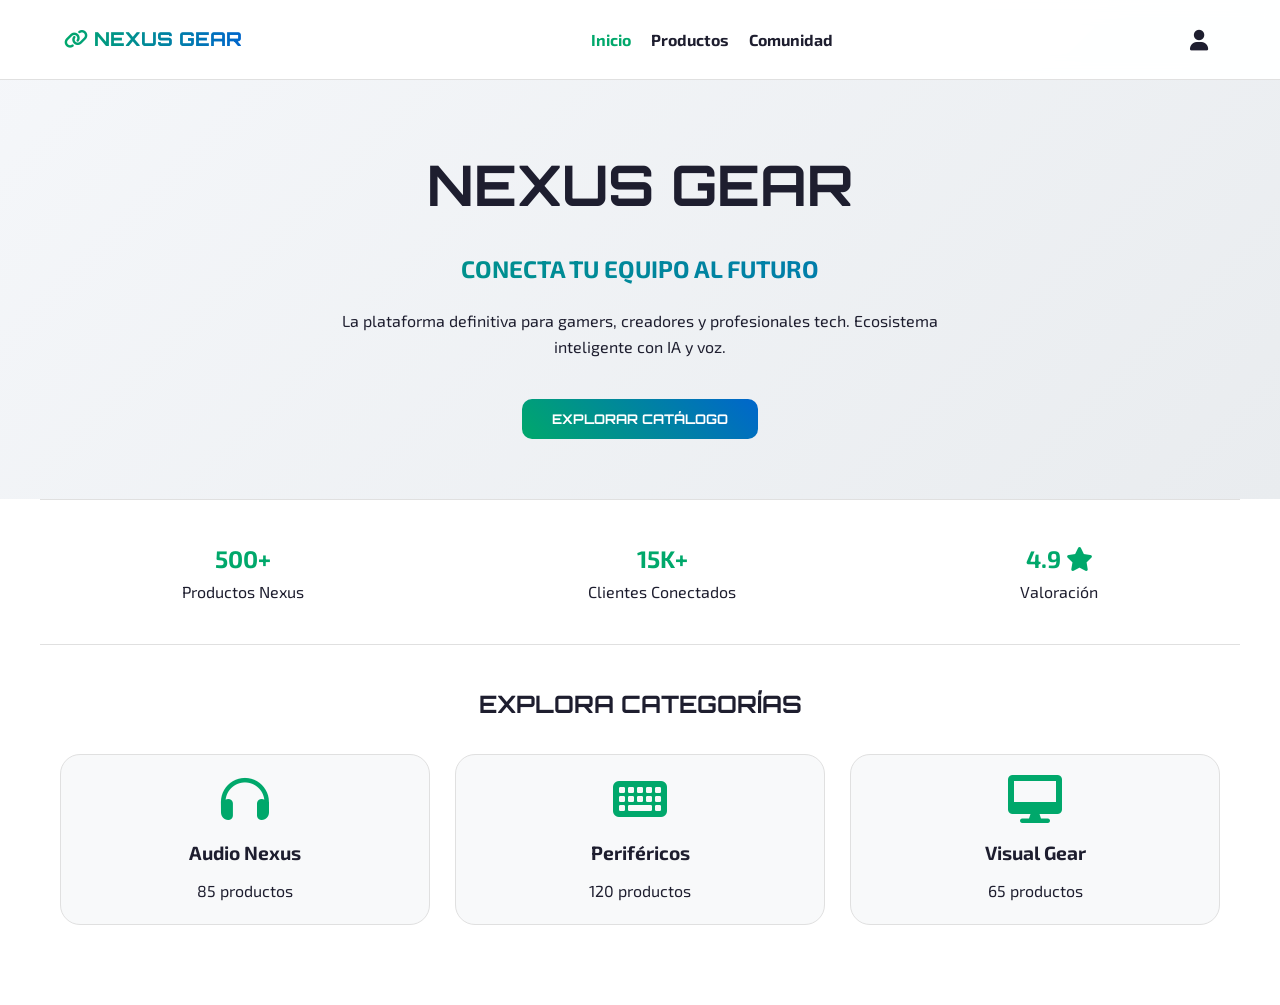
==== index.html @ d9f74988 "feat: Integración final de Catálogo Web 4.0, UI Kit y Asistente de Voz" ====
<!DOCTYPE html>
<html lang="es">
<head>
    <meta charset="UTF-8">
    <meta name="viewport" content="width=device-width, initial-scale=1.0">
    <title>Nexus Gear | Conecta tu Equipo al Futuro</title>
    <link rel="stylesheet" href="https://cdnjs.cloudflare.com/ajax/libs/font-awesome/6.0.0/css/all.min.css">
    <link href="https://fonts.googleapis.com/css2?family=Orbitron:wght@400;700&family=Exo+2:wght@300;600&display=swap" rel="stylesheet">
    <link rel="stylesheet" href="estilos.css">
</head>
<body>
    <header>
        <div class="logo">
            <span class="logo-text"><i class="fas fa-link"></i> NEXUS GEAR</span>
        </div>
        <nav style="display: flex; gap: 20px; font-weight: bold;">
            <a href="index.html" style="color: var(--primary); text-decoration: none;">Inicio</a>
            <a href="nexus.html" style="color: var(--text-dark); text-decoration: none;">Productos</a>
            <a href="Perfil_De_Usuario.html" style="color: var(--text-dark); text-decoration: none;">Comunidad</a>
        </nav>
        <nav class="user-controls">
            <div class="icon-btn" title="Perfil" onclick="window.location.href='Perfil_De_Usuario.html'">
                <i class="fas fa-user"></i>
            </div>
        </nav>
    </header>

    <main>
        <section class="hero">
            <h1>NEXUS GEAR</h1>
            <h2 class="gradient-text">CONECTA TU EQUIPO AL FUTURO</h2>
            <p style="max-width: 600px; margin: 20px auto;">La plataforma definitiva para gamers, creadores y profesionales tech. Ecosistema inteligente con IA y voz.</p>
            <div style="margin-top: 30px; display: flex; gap: 15px; justify-content: center;">
                <button class="btn-buy" style="width: auto; padding: 12px 30px;" onclick="window.location.href='nexus.html'">EXPLORAR CATÁLOGO</button>
            </div>
        </section>

        <section class="container" style="display: flex; justify-content: space-around; text-align: center; padding: 40px 0; border-top: 1px solid var(--border-light); border-bottom: 1px solid var(--border-light);">
            <div><h2 style="color: var(--primary);">500+</h2><p>Productos Nexus</p></div>
            <div><h2 style="color: var(--primary);">15K+</h2><p>Clientes Conectados</p></div>
            <div><h2 style="color: var(--primary);">4.9 <i class="fas fa-star"></i></h2><p>Valoración</p></div>
        </section>

        <section class="container">
            <h2 style="text-align: center; margin-bottom: 30px; font-family: 'Orbitron', monospace;">EXPLORA CATEGORÍAS</h2>
            <div class="products-grid">
                <div class="product-card" style="text-align: center; cursor: pointer;" onclick="window.location.href='nexus.html'">
                    <i class="fas fa-headphones" style="font-size: 3rem; color: var(--primary); margin-bottom: 15px;"></i>
                    <h3>Audio Nexus</h3><p>85 productos</p>
                </div>
                <div class="product-card" style="text-align: center; cursor: pointer;" onclick="window.location.href='nexus.html'">
                    <i class="fas fa-keyboard" style="font-size: 3rem; color: var(--primary); margin-bottom: 15px;"></i>
                    <h3>Periféricos</h3><p>120 productos</p>
                </div>
                <div class="product-card" style="text-align: center; cursor: pointer;" onclick="window.location.href='nexus.html'">
                    <i class="fas fa-desktop" style="font-size: 3rem; color: var(--primary); margin-bottom: 15px;"></i>
                    <h3>Visual Gear</h3><p>65 productos</p>
                </div>
            </div>
        </section>
    </main>
</body>
</html>
---- estilos.css ----
:root {
    --primary: #00a86b;
    --secondary: #0066cc;
    --accent: #9d4edd;
    --light-bg: #ffffff;
    --light-card: #f8f9fa;
    --text-dark: #1e1e2f;
    --text-soft: #4a4a5e;
    --border-light: #e0e0e0;
}

* {
    box-sizing: border-box;
    margin: 0;
    padding: 0;
}

body {
    background-color: var(--light-bg);
    color: var(--text-dark);
    font-family: 'Exo 2', sans-serif;
    line-height: 1.6;
}

/* CARGA */
#loading {
    position: fixed;
    inset: 0;
    background: var(--light-bg);
    display: flex;
    flex-direction: column;
    align-items: center;
    justify-content: center;
    z-index: 9999;
}

.loader-bar {
    width: 250px;
    height: 4px;
    background: rgba(0, 0, 0, 0.1);
    border-radius: 10px;
    margin-top: 20px;
    overflow: hidden;
}

.loader-progress {
    width: 0%;
    height: 100%;
    background: var(--primary);
    transition: width 0.4s ease;
}

/* HEADER */
header {
    background: rgba(255, 255, 255, 0.95);
    backdrop-filter: blur(10px);
    position: fixed;
    top: 0;
    width: 100%;
    z-index: 1000;
    padding: 15px 5%;
    border-bottom: 1px solid var(--border-light);
    display: flex;
    justify-content: space-between;
    align-items: center;
}

.logo-text {
    font-family: 'Orbitron', monospace;
    font-weight: 800;
    font-size: 1.2rem;
    background: linear-gradient(to right, var(--primary), var(--secondary));
    -webkit-background-clip: text;
    -webkit-text-fill-color: transparent;
    background-clip: text;
}

.user-controls {
    display: flex;
    gap: 20px;
    align-items: center;
}

.icon-btn {
    position: relative;
    cursor: pointer;
    font-size: 1.3rem;
    transition: transform 0.2s ease;
    padding: 8px;
}

.icon-btn:hover {
    transform: scale(1.1);
}

.badge {
    position: absolute;
    top: -5px;
    right: -5px;
    background: var(--primary);
    color: white;
    border-radius: 50%;
    padding: 2px 6px;
    font-size: 11px;
    font-weight: bold;
    min-width: 18px;
    text-align: center;
}

/* HERO */
.hero {
    padding: 140px 5% 60px;
    text-align: center;
    background: linear-gradient(135deg, #f5f7fa 0%, #e9ecef 100%);
}

.hero h1 {
    font-family: 'Orbitron', monospace;
    font-size: clamp(1.8rem, 5vw, 3.5rem);
    margin-bottom: 20px;
}

.gradient-text {
    background: linear-gradient(45deg, var(--primary), var(--secondary));
    -webkit-background-clip: text;
    -webkit-text-fill-color: transparent;
    background-clip: text;
}

/* CONTAINER */
.container {
    max-width: 1200px;
    margin: 0 auto;
    padding: 40px 20px;
}

/* SEARCH BAR */
.search-bar {
    margin-bottom: 30px;
}

.search-bar input {
    width: 100%;
    padding: 15px 20px;
    border: 2px solid var(--border-light);
    border-radius: 30px;
    font-size: 1rem;
    transition: all 0.3s ease;
    font-family: 'Exo 2', sans-serif;
}

.search-bar input:focus {
    outline: none;
    border-color: var(--primary);
    box-shadow: 0 0 0 3px rgba(0, 168, 107, 0.1);
}

/* FILTERS */
.filters-wrapper {
    margin-bottom: 30px;
}

.filters {
    display: flex;
    gap: 10px;
    flex-wrap: wrap;
    margin-bottom: 20px;
}

.filter-btn {
    background: transparent;
    border: 1px solid var(--primary);
    color: var(--primary);
    padding: 8px 18px;
    border-radius: 20px;
    cursor: pointer;
    margin: 5px;
    transition: all 0.3s ease;
    font-family: 'Exo 2', sans-serif;
    font-weight: 600;
}

.filter-btn:hover {
    background: var(--primary);
    color: white;
    transform: translateY(-2px);
}

.filter-btn.active {
    background: var(--primary);
    color: white;
}

/* PRICE FILTER */
.price-filter {
    background: var(--light-card);
    border-radius: 15px;
    padding: 20px;
    border: 1px solid var(--border-light);
}

.price-filter h4 {
    margin-bottom: 15px;
    color: var(--text-dark);
}

.price-filter input[type="range"] {
    flex: 1;
    min-width: 150px;
    height: 4px;
    border-radius: 5px;
    background: var(--border-light);
    outline: none;
}

.price-filter input[type="range"]::-webkit-slider-thumb {
    -webkit-appearance: none;
    width: 15px;
    height: 15px;
    border-radius: 50%;
    background: var(--primary);
    cursor: pointer;
}

/* GRID */
.products-grid {
    display: grid;
    grid-template-columns: repeat(auto-fill, minmax(280px, 1fr));
    gap: 25px;
    margin-bottom: 40px;
}

.product-card {
    background: var(--light-card);
    border: 1px solid var(--border-light);
    border-radius: 20px;
    padding: 20px;
    transition: all 0.3s ease;
    position: relative;
    overflow: hidden;
}

.product-card:hover {
    transform: translateY(-5px);
    box-shadow: 0 10px 25px rgba(0, 0, 0, 0.1);
    border-color: var(--primary);
}

.product-card::before {
    content: '';
    position: absolute;
    top: 0;
    left: -100%;
    width: 100%;
    height: 3px;
    background: linear-gradient(90deg, var(--primary), var(--secondary));
    transition: left 0.3s ease;
}

.product-card:hover::before {
    left: 0;
}

.product-img {
    height: 180px;
    background: linear-gradient(135deg, #e0e0e0 0%, #f0f0f0 100%);
    border-radius: 15px;
    display: flex;
    align-items: center;
    justify-content: center;
    font-size: 3rem;
    color: var(--secondary);
    margin-bottom: 15px;
}

.product-card h3 {
    font-size: 1.2rem;
    margin-bottom: 10px;
    color: var(--text-dark);
}

/* BOTONES */
.btn-buy {
    width: 100%;
    padding: 12px;
    border: none;
    border-radius: 10px;
    background: linear-gradient(45deg, var(--primary), var(--secondary));
    color: white;
    font-weight: bold;
    font-family: 'Orbitron', monospace;
    cursor: pointer;
    transition: all 0.3s ease;
    margin-top: 10px;
}

.btn-buy:hover {
    transform: translateY(-2px);
    box-shadow: 0 4px 12px rgba(0, 168, 107, 0.3);
}

.btn-buy:active {
    transform: translateY(0);
}

/* MODAL */
.modal {
    display: none;
    position: fixed;
    inset: 0;
    background: rgba(0, 0, 0, 0.5);
    backdrop-filter: blur(4px);
    z-index: 2000;
    align-items: center;
    justify-content: center;
    opacity: 0;
    transition: opacity 0.3s ease;
}

.modal.active {
    display: flex;
    opacity: 1;
}

.modal-content {
    background: white;
    padding: 30px;
    border-radius: 20px;
    width: 90%;
    max-width: 500px;
    max-height: 80vh;
    overflow-y: auto;
    transform: scale(0.9);
    transition: transform 0.3s ease;
}

.modal.active .modal-content {
    transform: scale(1);
}

.modal-header {
    display: flex;
    justify-content: space-between;
    align-items: center;
    margin-bottom: 20px;
    padding-bottom: 15px;
    border-bottom: 2px solid var(--border-light);
}

.close-btn {
    background: none;
    border: none;
    font-size: 28px;
    cursor: pointer;
    color: var(--text-soft);
    transition: color 0.3s ease;
}

.close-btn:hover {
    color: var(--primary);
}

.cart-item {
    display: flex;
    justify-content: space-between;
    align-items: center;
    padding: 12px 0;
    border-bottom: 1px solid #eee;
}

.cart-total {
    margin-top: 20px;
    padding-top: 20px;
    border-top: 2px solid var(--border-light);
    text-align: right;
}

/* PAGINACION */
#paginacion {
    margin-top: 40px;
    text-align: center;
}

#paginacion button {
    padding: 8px 15px;
    margin: 0 5px;
    border: 1px solid var(--border-light);
    background: white;
    color: var(--text-dark);
    border-radius: 8px;
    cursor: pointer;
    transition: all 0.3s ease;
    font-family: 'Exo 2', sans-serif;
}

#paginacion button:hover {
    background: var(--primary);
    color: white;
    transform: translateY(-2px);
}

/* FOOTER */
footer {
    background: #0f172a;
    color: white;
    padding: 3rem 0 2rem;
    margin-top: 4rem;
}

.footer-content {
    max-width: 1200px;
    margin: 0 auto;
    display: grid;
    grid-template-columns: repeat(auto-fit, minmax(250px, 1fr));
    gap: 2rem;
    padding: 0 20px;
}

.footer-section h3 {
    font-family: 'Orbitron', monospace;
    margin-bottom: 1rem;
}

.footer-section h3 span {
    color: #16a34a;
}

.footer-section h4 {
    margin-bottom: 1.5rem;
    position: relative;
}

.footer-section ul {
    list-style: none;
    padding: 0;
}

.footer-section ul li {
    margin-bottom: 0.8rem;
}

.footer-section ul li a {
    color: #94a3b8;
    text-decoration: none;
    transition: color 0.3s;
}

.footer-section ul li a:hover {
    color: #16a34a;
}

.social-links {
    display: flex;
    gap: 10px;
}

.social-links a {
    display: inline-flex;
    width: 40px;
    height: 40px;
    background: #1e293b;
    color: white;
    text-align: center;
    align-items: center;
    justify-content: center;
    border-radius: 50%;
    text-decoration: none;
    transition: all 0.3s;
}

.social-links a:hover {
    background: #16a34a;
    transform: translateY(-3px);
}

.footer-bottom {
    text-align: center;
    margin-top: 3rem;
    padding-top: 1.5rem;
    border-top: 1px solid #1e293b;
    font-size: 0.9rem;
    color: #64748b;
}

/* RESPONSIVE */
@media (max-width: 768px) {
    header {
        padding: 10px 3%;
    }

    .hero {
        padding-top: 100px;
    }

    .hero h1 {
        font-size: 1.8rem;
    }

    .products-grid {
        grid-template-columns: repeat(auto-fill, minmax(240px, 1fr));
        gap: 15px;
    }

    .filters {
        overflow-x: auto;
        flex-wrap: nowrap;
        padding-bottom: 10px;
    }

    .price-filter div {
        flex-direction: column;
        gap: 10px;
    }

    .price-filter input[type="range"] {
        width: 100%;
    }
}

@media (max-width: 480px) {
    .logo-text {
        font-size: 1rem;
    }

    .hero h1 {
        font-size: 1.5rem;
    }

    .products-grid {
        grid-template-columns: 1fr;
    }

    .modal-content {
        width: 95%;
        padding: 20px;
    }

    .footer-content {
        grid-template-columns: 1fr;
        text-align: center;
    }

    .social-links {
        justify-content: center;
    }
}
/* ========== GALERÍA MULTIMEDIA ========== */

.gallery-modal-content {
    max-width: 800px !important;
    max-height: 90vh !important;
    overflow-y: auto !important;
}

.gallery-container {
    display: flex;
    flex-direction: column;
    gap: 20px;
}

.gallery-main {
    position: relative;
    width: 100%;
    aspect-ratio: 1 / 1;
    background: #f0f0f0;
    border-radius: 16px;
    overflow: hidden;
    display: flex;
    align-items: center;
    justify-content: center;
}

.gallery-main img {
    width: 100%;
    height: 100%;
    object-fit: contain;
    transition: transform 0.3s ease;
}

.gallery-nav {
    position: absolute;
    top: 50%;
    transform: translateY(-50%);
    background: rgba(0,0,0,0.6);
    color: white;
    border: none;
    width: 40px;
    height: 40px;
    border-radius: 50%;
    cursor: pointer;
    font-size: 20px;
    transition: all 0.2s;
    z-index: 10;
}

.gallery-nav:hover {
    background: var(--primary);
}

.gallery-nav.prev {
    left: 10px;
}

.gallery-nav.next {
    right: 10px;
}

.gallery-thumbnails {
    display: flex;
    gap: 10px;
    overflow-x: auto;
    padding: 10px 0;
    scrollbar-width: thin;
}

.gallery-thumbnails img {
    width: 70px;
    height: 70px;
    object-fit: cover;
    border-radius: 10px;
    cursor: pointer;
    border: 2px solid transparent;
    transition: all 0.2s;
    flex-shrink: 0;
}

.gallery-thumbnails img:hover {
    transform: scale(1.05);
}

.gallery-thumbnails img.active-gallery-thumb {
    border-color: var(--primary);
    box-shadow: 0 0 0 2px rgba(0,168,107,0.3);
}

.gallery-voice-btn {
    background: linear-gradient(45deg, var(--primary), var(--secondary));
    color: white;
    border: none;
    padding: 12px;
    border-radius: 30px;
    cursor: pointer;
    font-weight: bold;
    margin-top: 10px;
    transition: all 0.3s;
}

.gallery-voice-btn:hover {
    transform: translateY(-2px);
    box-shadow: 0 4px 12px rgba(0,168,107,0.3);
}

/* Responsive galería */
@media (max-width: 600px) {
    .gallery-thumbnails img {
        width: 50px;
        height: 50px;
    }
    
    .gallery-nav {
        width: 30px;
        height: 30px;
        font-size: 14px;
    }
}
/* Overlay de galería en tarjetas */
.product-img {
    position: relative;
    cursor: pointer;
}

.gallery-overlay {
    position: absolute;
    top: 0;
    left: 0;
    width: 100%;
    height: 100%;
    background: rgba(0,0,0,0.7);
    display: flex;
    align-items: center;
    justify-content: center;
    opacity: 0;
    transition: opacity 0.3s;
    border-radius: 15px;
    color: white;
    gap: 8px;
}

.product-img:hover .gallery-overlay {
    opacity: 1;
}

.btn-gallery {
    background: #4a4a5e;
    color: white;
    border: none;
    border-radius: 10px;
    padding: 12px;
    cursor: pointer;
    transition: all 0.3s;
    font-size: 1.1rem;
}

.btn-gallery:hover {
    background: var(--primary);
    transform: translateY(-2px);
}
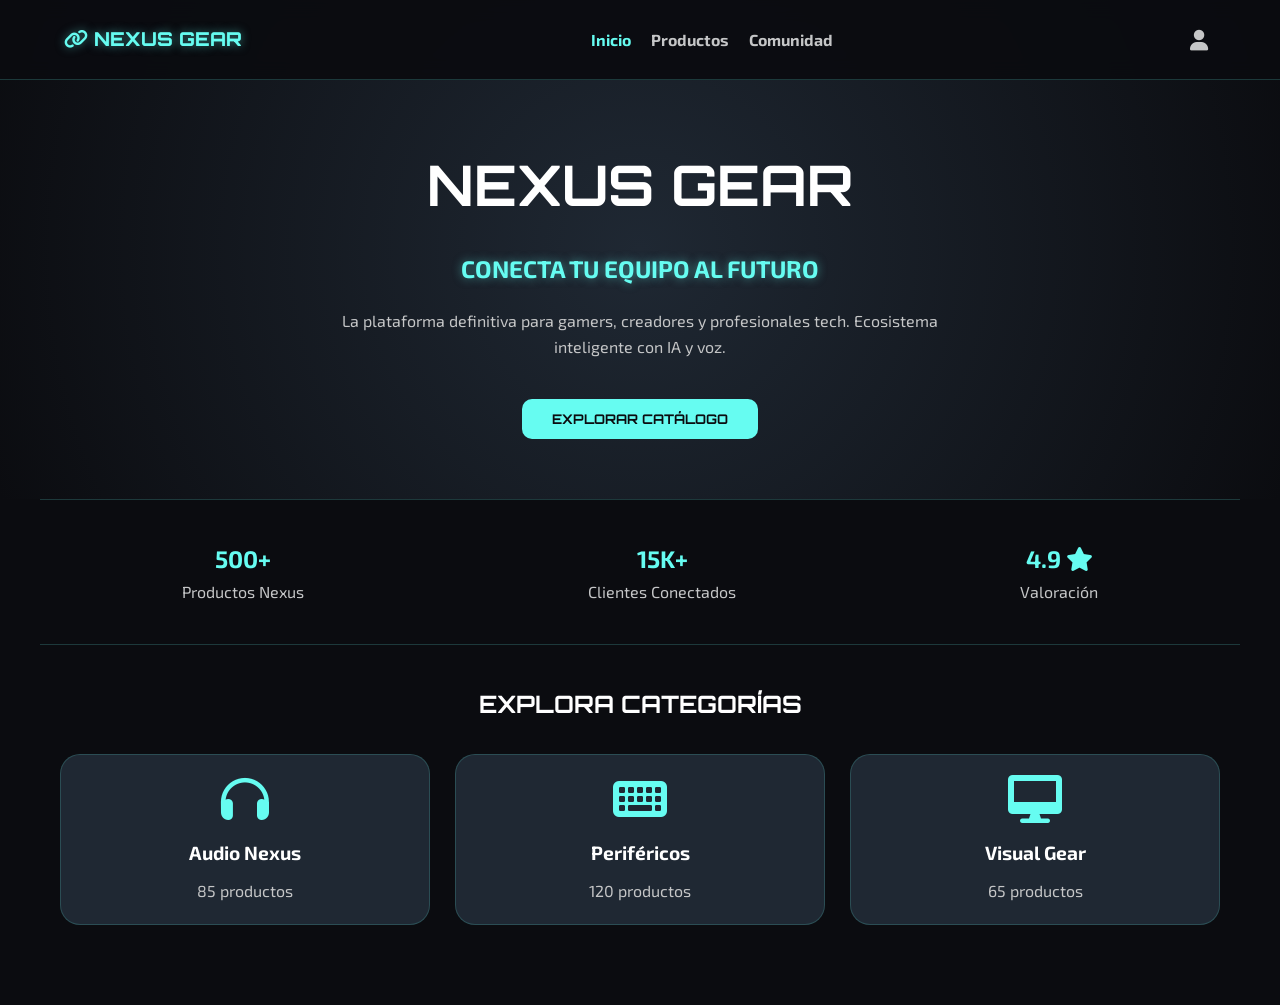
==== commit d34ccc6c: "fix: Actualización de archivos de perfil, estilos y scripts" ====
--- a/index.html
+++ b/index.html
@@ -15,8 +15,8 @@
         </div>
         <nav style="display: flex; gap: 20px; font-weight: bold;">
             <a href="index.html" style="color: var(--primary); text-decoration: none;">Inicio</a>
-            <a href="nexus.html" style="color: var(--text-dark); text-decoration: none;">Productos</a>
-            <a href="Perfil_De_Usuario.html" style="color: var(--text-dark); text-decoration: none;">Comunidad</a>
+            <a href="nexus.html" style="color: var(--text-main); text-decoration: none;">Productos</a>
+            <a href="Perfil_De_Usuario.html" style="color: var(--text-main); text-decoration: none;">Comunidad</a>
         </nav>
         <nav class="user-controls">
             <div class="icon-btn" title="Perfil" onclick="window.location.href='Perfil_De_Usuario.html'">
@@ -24,25 +24,22 @@
             </div>
         </nav>
     </header>
-
     <main>
         <section class="hero">
             <h1>NEXUS GEAR</h1>
             <h2 class="gradient-text">CONECTA TU EQUIPO AL FUTURO</h2>
-            <p style="max-width: 600px; margin: 20px auto;">La plataforma definitiva para gamers, creadores y profesionales tech. Ecosistema inteligente con IA y voz.</p>
+            <p style="max-width: 600px; margin: 20px auto; color: var(--text-main);">La plataforma definitiva para gamers, creadores y profesionales tech. Ecosistema inteligente con IA y voz.</p>
             <div style="margin-top: 30px; display: flex; gap: 15px; justify-content: center;">
                 <button class="btn-buy" style="width: auto; padding: 12px 30px;" onclick="window.location.href='nexus.html'">EXPLORAR CATÁLOGO</button>
             </div>
         </section>
-
         <section class="container" style="display: flex; justify-content: space-around; text-align: center; padding: 40px 0; border-top: 1px solid var(--border-light); border-bottom: 1px solid var(--border-light);">
             <div><h2 style="color: var(--primary);">500+</h2><p>Productos Nexus</p></div>
             <div><h2 style="color: var(--primary);">15K+</h2><p>Clientes Conectados</p></div>
             <div><h2 style="color: var(--primary);">4.9 <i class="fas fa-star"></i></h2><p>Valoración</p></div>
         </section>
-
         <section class="container">
-            <h2 style="text-align: center; margin-bottom: 30px; font-family: 'Orbitron', monospace;">EXPLORA CATEGORÍAS</h2>
+            <h2 style="text-align: center; margin-bottom: 30px; font-family: 'Orbitron', monospace; color: var(--text-title);">EXPLORA CATEGORÍAS</h2>
             <div class="products-grid">
                 <div class="product-card" style="text-align: center; cursor: pointer;" onclick="window.location.href='nexus.html'">
                     <i class="fas fa-headphones" style="font-size: 3rem; color: var(--primary); margin-bottom: 15px;"></i>
@@ -59,5 +56,6 @@
             </div>
         </section>
     </main>
+    <script src="script.js"></script>
 </body>
 </html>
--- a/estilos.css
+++ b/estilos.css
@@ -1,707 +1,99 @@
 :root {
-    --primary: #00a86b;
-    --secondary: #0066cc;
-    --accent: #9d4edd;
-    --light-bg: #ffffff;
-    --light-card: #f8f9fa;
-    --text-dark: #1e1e2f;
-    --text-soft: #4a4a5e;
-    --border-light: #e0e0e0;
+    --bg-main: #0B0C10; 
+    --bg-card: #1F2833; 
+    --primary: #66FCF1; 
+    --secondary: #45A29E; 
+    --text-main: #C5C6C7; 
+    --text-title: #FFFFFF; 
+    --border-light: rgba(69, 162, 158, 0.3);
+    --neon-glow: 0 0 10px rgba(102, 252, 241, 0.5);
 }
 
-* {
-    box-sizing: border-box;
-    margin: 0;
-    padding: 0;
-}
+* { box-sizing: border-box; margin: 0; padding: 0; }
+body { background-color: var(--bg-main); color: var(--text-main); font-family: 'Exo 2', sans-serif; line-height: 1.6; }
 
-body {
-    background-color: var(--light-bg);
-    color: var(--text-dark);
-    font-family: 'Exo 2', sans-serif;
-    line-height: 1.6;
-}
+#loading { position: fixed; inset: 0; background: var(--bg-main); display: flex; flex-direction: column; align-items: center; justify-content: center; z-index: 9999; }
+.loader-bar { width: 250px; height: 4px; background: var(--bg-card); border-radius: 10px; margin-top: 20px; overflow: hidden; }
+.loader-progress { width: 0%; height: 100%; background: var(--primary); transition: width 0.4s ease; box-shadow: var(--neon-glow); }
 
-/* CARGA */
-#loading {
-    position: fixed;
-    inset: 0;
-    background: var(--light-bg);
-    display: flex;
-    flex-direction: column;
-    align-items: center;
-    justify-content: center;
-    z-index: 9999;
-}
+header { background: rgba(11, 12, 16, 0.95); backdrop-filter: blur(10px); position: fixed; top: 0; width: 100%; z-index: 1000; padding: 15px 5%; border-bottom: 1px solid var(--border-light); display: flex; justify-content: space-between; align-items: center; }
+.logo-text { font-family: 'Orbitron', monospace; font-weight: 800; font-size: 1.2rem; color: var(--primary); text-shadow: var(--neon-glow); }
+.user-controls { display: flex; gap: 20px; align-items: center; }
+.icon-btn { position: relative; cursor: pointer; font-size: 1.3rem; transition: transform 0.2s ease; padding: 8px; color: var(--text-main); }
+.icon-btn:hover { transform: scale(1.1); color: var(--primary); }
+.badge { position: absolute; top: -5px; right: -5px; background: var(--primary); color: var(--bg-main); border-radius: 50%; padding: 2px 6px; font-size: 11px; font-weight: bold; min-width: 18px; text-align: center; }
 
-.loader-bar {
-    width: 250px;
-    height: 4px;
-    background: rgba(0, 0, 0, 0.1);
-    border-radius: 10px;
-    margin-top: 20px;
-    overflow: hidden;
-}
+.hero { padding: 140px 5% 60px; text-align: center; background: radial-gradient(circle at center, var(--bg-card) 0%, var(--bg-main) 100%); }
+.hero h1 { font-family: 'Orbitron', monospace; font-size: clamp(1.8rem, 5vw, 3.5rem); margin-bottom: 20px; color: var(--text-title); }
+.gradient-text { color: var(--primary); text-shadow: var(--neon-glow); }
 
-.loader-progress {
-    width: 0%;
-    height: 100%;
-    background: var(--primary);
-    transition: width 0.4s ease;
-}
+.container { max-width: 1200px; margin: 0 auto; padding: 40px 20px; }
+.search-bar input { width: 100%; padding: 15px 20px; background: var(--bg-card); color: var(--text-title); border: 2px solid var(--border-light); border-radius: 30px; font-size: 1rem; transition: all 0.3s ease; font-family: 'Exo 2', sans-serif; }
+.search-bar input:focus { outline: none; border-color: var(--primary); box-shadow: var(--neon-glow); }
 
-/* HEADER */
-header {
-    background: rgba(255, 255, 255, 0.95);
-    backdrop-filter: blur(10px);
-    position: fixed;
-    top: 0;
-    width: 100%;
-    z-index: 1000;
-    padding: 15px 5%;
-    border-bottom: 1px solid var(--border-light);
-    display: flex;
-    justify-content: space-between;
-    align-items: center;
-}
+.filters { display: flex; gap: 10px; flex-wrap: wrap; margin-bottom: 20px; }
+.filter-btn { background: transparent; border: 1px solid var(--secondary); color: var(--text-main); padding: 8px 18px; border-radius: 20px; cursor: pointer; margin: 5px; transition: all 0.3s ease; font-weight: 600; }
+.filter-btn:hover { border-color: var(--primary); color: var(--primary); box-shadow: var(--neon-glow); transform: translateY(-2px); }
+.filter-btn.active { background: var(--secondary); color: var(--bg-main); border-color: var(--primary); box-shadow: var(--neon-glow); }
 
-.logo-text {
-    font-family: 'Orbitron', monospace;
-    font-weight: 800;
-    font-size: 1.2rem;
-    background: linear-gradient(to right, var(--primary), var(--secondary));
-    -webkit-background-clip: text;
-    -webkit-text-fill-color: transparent;
-    background-clip: text;
-}
+.price-filter { background: var(--bg-card); border-radius: 15px; padding: 20px; border: 1px solid var(--border-light); }
+.price-filter h4 { margin-bottom: 15px; color: var(--text-title); }
+.price-filter input[type="range"] { flex: 1; min-width: 150px; height: 4px; border-radius: 5px; background: var(--bg-main); outline: none; }
+.price-filter input[type="range"]::-webkit-slider-thumb { -webkit-appearance: none; width: 15px; height: 15px; border-radius: 50%; background: var(--primary); cursor: pointer; box-shadow: var(--neon-glow); }
 
-.user-controls {
-    display: flex;
-    gap: 20px;
-    align-items: center;
-}
+.products-grid { display: grid; grid-template-columns: repeat(auto-fill, minmax(280px, 1fr)); gap: 25px; margin-bottom: 40px; }
+.product-card { background: var(--bg-card); border: 1px solid var(--border-light); border-radius: 20px; padding: 20px; transition: all 0.3s ease; position: relative; overflow: hidden; }
+.product-card:hover { transform: translateY(-5px); box-shadow: var(--neon-glow); border-color: var(--primary); }
+.product-img { height: 180px; background: var(--bg-main); border-radius: 15px; display: flex; align-items: center; justify-content: center; font-size: 3rem; color: var(--secondary); margin-bottom: 15px; position: relative; cursor: pointer; border: 1px solid rgba(255,255,255,0.05); }
+.product-card h3 { font-size: 1.2rem; margin-bottom: 10px; color: var(--text-title); }
+.gallery-overlay { position: absolute; top: 0; left: 0; width: 100%; height: 100%; background: rgba(11, 12, 16, 0.8); display: flex; align-items: center; justify-content: center; opacity: 0; transition: opacity 0.3s; border-radius: 15px; color: var(--primary); gap: 8px; font-weight: bold; }
+.product-img:hover .gallery-overlay { opacity: 1; }
 
-.icon-btn {
-    position: relative;
-    cursor: pointer;
-    font-size: 1.3rem;
-    transition: transform 0.2s ease;
-    padding: 8px;
-}
+.btn-buy { width: 100%; padding: 12px; border: none; border-radius: 10px; background: var(--primary); color: var(--bg-main); font-weight: bold; font-family: 'Orbitron', monospace; cursor: pointer; transition: all 0.3s ease; margin-top: 10px; }
+.btn-buy:hover { background: #fff; box-shadow: var(--neon-glow); transform: translateY(-2px); }
+.btn-gallery { background: var(--bg-main); color: var(--primary); border: 1px solid var(--secondary); border-radius: 10px; padding: 12px; cursor: pointer; transition: all 0.3s ease; font-size: 1.1rem; }
+.btn-gallery:hover { background: var(--primary); color: var(--bg-main); }
 
-.icon-btn:hover {
-    transform: scale(1.1);
-}
+.modal { display: none; position: fixed; inset: 0; background: rgba(11, 12, 16, 0.85); backdrop-filter: blur(5px); z-index: 2000; align-items: center; justify-content: center; opacity: 0; transition: opacity 0.3s ease; }
+.modal.active { display: flex; opacity: 1; }
+.modal-content { background: var(--bg-card); padding: 30px; border-radius: 20px; width: 90%; max-width: 500px; border: 1px solid var(--primary); box-shadow: var(--neon-glow); color: var(--text-main); }
+.modal-header { display: flex; justify-content: space-between; align-items: center; margin-bottom: 20px; padding-bottom: 15px; border-bottom: 1px solid var(--border-light); }
+.close-btn { background: none; border: none; font-size: 28px; cursor: pointer; color: var(--text-main); transition: color 0.3s ease; }
+.close-btn:hover { color: var(--primary); }
+.cart-item { display: flex; justify-content: space-between; align-items: center; padding: 12px 0; border-bottom: 1px solid rgba(255,255,255,0.05); }
 
-.badge {
-    position: absolute;
-    top: -5px;
-    right: -5px;
-    background: var(--primary);
-    color: white;
-    border-radius: 50%;
-    padding: 2px 6px;
-    font-size: 11px;
-    font-weight: bold;
-    min-width: 18px;
-    text-align: center;
-}
+#paginacion { margin-top: 40px; text-align: center; }
+#paginacion button { padding: 8px 15px; margin: 0 5px; border: 1px solid var(--secondary); background: var(--bg-card); color: var(--text-main); border-radius: 8px; cursor: pointer; transition: all 0.3s ease; }
+#paginacion button:hover { background: var(--secondary); color: var(--bg-main); border-color: var(--primary); box-shadow: var(--neon-glow); }
 
-/* HERO */
-.hero {
-    padding: 140px 5% 60px;
-    text-align: center;
-    background: linear-gradient(135deg, #f5f7fa 0%, #e9ecef 100%);
-}
+footer { background: var(--bg-card); color: var(--text-main); padding: 3rem 0 2rem; margin-top: 4rem; border-top: 1px solid var(--border-light); }
+.footer-content { max-width: 1200px; margin: 0 auto; display: grid; grid-template-columns: repeat(auto-fit, minmax(250px, 1fr)); gap: 2rem; padding: 0 20px; }
+.footer-section h3 { font-family: 'Orbitron', monospace; margin-bottom: 1rem; color: var(--text-title); }
+.footer-section h3 span { color: var(--primary); text-shadow: var(--neon-glow); }
+.footer-section ul { list-style: none; padding: 0; }
+.footer-section ul li a { color: var(--text-main); text-decoration: none; transition: color 0.3s; }
+.footer-section ul li a:hover { color: var(--primary); }
+.social-links a { display: inline-flex; width: 40px; height: 40px; background: var(--bg-main); color: var(--primary); text-align: center; align-items: center; justify-content: center; border-radius: 50%; text-decoration: none; transition: all 0.3s; border: 1px solid var(--secondary); }
+.social-links a:hover { background: var(--primary); color: var(--bg-main); box-shadow: var(--neon-glow); transform: translateY(-3px); }
+.footer-bottom { text-align: center; margin-top: 3rem; padding-top: 1.5rem; border-top: 1px solid rgba(255,255,255,0.05); font-size: 0.9rem; color: var(--secondary); }
 
-.hero h1 {
-    font-family: 'Orbitron', monospace;
-    font-size: clamp(1.8rem, 5vw, 3.5rem);
-    margin-bottom: 20px;
-}
+/* GALERÍA MODAL */
+.gallery-modal-content { max-width: 800px !important; background: var(--bg-card); border: 1px solid var(--primary); }
+.gallery-main { position: relative; width: 100%; aspect-ratio: 1 / 1; background: var(--bg-main); border-radius: 16px; overflow: hidden; display: flex; align-items: center; justify-content: center; border: 1px solid var(--border-light); }
+.gallery-main img { width: 100%; height: 100%; object-fit: contain; transition: transform 0.3s ease; }
+.gallery-nav { position: absolute; top: 50%; transform: translateY(-50%); background: rgba(11,12,16,0.8); color: var(--primary); border: 1px solid var(--primary); width: 40px; height: 40px; border-radius: 50%; cursor: pointer; font-size: 20px; transition: all 0.2s; z-index: 10; }
+.gallery-nav:hover { background: var(--primary); color: var(--bg-main); box-shadow: var(--neon-glow); }
+.gallery-nav.prev { left: 10px; } .gallery-nav.next { right: 10px; }
+.gallery-thumbnails { display: flex; gap: 10px; overflow-x: auto; padding: 10px 0; scrollbar-width: thin; }
+.gallery-thumbnails img { width: 70px; height: 70px; object-fit: cover; border-radius: 10px; cursor: pointer; border: 2px solid transparent; transition: all 0.2s; flex-shrink: 0; }
+.gallery-thumbnails img:hover { transform: scale(1.05); }
+.gallery-thumbnails img.active-gallery-thumb { border-color: var(--primary); box-shadow: var(--neon-glow); }
+.gallery-voice-btn { background: var(--bg-card); color: var(--primary); border: 1px solid var(--primary); padding: 12px; border-radius: 30px; cursor: pointer; font-weight: bold; margin-top: 10px; transition: all 0.3s; }
+.gallery-voice-btn:hover { background: var(--primary); color: var(--bg-main); box-shadow: var(--neon-glow); }
 
-.gradient-text {
-    background: linear-gradient(45deg, var(--primary), var(--secondary));
-    -webkit-background-clip: text;
-    -webkit-text-fill-color: transparent;
-    background-clip: text;
-}
-
-/* CONTAINER */
-.container {
-    max-width: 1200px;
-    margin: 0 auto;
-    padding: 40px 20px;
-}
-
-/* SEARCH BAR */
-.search-bar {
-    margin-bottom: 30px;
-}
-
-.search-bar input {
-    width: 100%;
-    padding: 15px 20px;
-    border: 2px solid var(--border-light);
-    border-radius: 30px;
-    font-size: 1rem;
-    transition: all 0.3s ease;
-    font-family: 'Exo 2', sans-serif;
-}
-
-.search-bar input:focus {
-    outline: none;
-    border-color: var(--primary);
-    box-shadow: 0 0 0 3px rgba(0, 168, 107, 0.1);
-}
-
-/* FILTERS */
-.filters-wrapper {
-    margin-bottom: 30px;
-}
-
-.filters {
-    display: flex;
-    gap: 10px;
-    flex-wrap: wrap;
-    margin-bottom: 20px;
-}
-
-.filter-btn {
-    background: transparent;
-    border: 1px solid var(--primary);
-    color: var(--primary);
-    padding: 8px 18px;
-    border-radius: 20px;
-    cursor: pointer;
-    margin: 5px;
-    transition: all 0.3s ease;
-    font-family: 'Exo 2', sans-serif;
-    font-weight: 600;
-}
-
-.filter-btn:hover {
-    background: var(--primary);
-    color: white;
-    transform: translateY(-2px);
-}
-
-.filter-btn.active {
-    background: var(--primary);
-    color: white;
-}
-
-/* PRICE FILTER */
-.price-filter {
-    background: var(--light-card);
-    border-radius: 15px;
-    padding: 20px;
-    border: 1px solid var(--border-light);
-}
-
-.price-filter h4 {
-    margin-bottom: 15px;
-    color: var(--text-dark);
-}
-
-.price-filter input[type="range"] {
-    flex: 1;
-    min-width: 150px;
-    height: 4px;
-    border-radius: 5px;
-    background: var(--border-light);
-    outline: none;
-}
-
-.price-filter input[type="range"]::-webkit-slider-thumb {
-    -webkit-appearance: none;
-    width: 15px;
-    height: 15px;
-    border-radius: 50%;
-    background: var(--primary);
-    cursor: pointer;
-}
-
-/* GRID */
-.products-grid {
-    display: grid;
-    grid-template-columns: repeat(auto-fill, minmax(280px, 1fr));
-    gap: 25px;
-    margin-bottom: 40px;
-}
-
-.product-card {
-    background: var(--light-card);
-    border: 1px solid var(--border-light);
-    border-radius: 20px;
-    padding: 20px;
-    transition: all 0.3s ease;
-    position: relative;
-    overflow: hidden;
-}
-
-.product-card:hover {
-    transform: translateY(-5px);
-    box-shadow: 0 10px 25px rgba(0, 0, 0, 0.1);
-    border-color: var(--primary);
-}
-
-.product-card::before {
-    content: '';
-    position: absolute;
-    top: 0;
-    left: -100%;
-    width: 100%;
-    height: 3px;
-    background: linear-gradient(90deg, var(--primary), var(--secondary));
-    transition: left 0.3s ease;
-}
-
-.product-card:hover::before {
-    left: 0;
-}
-
-.product-img {
-    height: 180px;
-    background: linear-gradient(135deg, #e0e0e0 0%, #f0f0f0 100%);
-    border-radius: 15px;
-    display: flex;
-    align-items: center;
-    justify-content: center;
-    font-size: 3rem;
-    color: var(--secondary);
-    margin-bottom: 15px;
-}
-
-.product-card h3 {
-    font-size: 1.2rem;
-    margin-bottom: 10px;
-    color: var(--text-dark);
-}
-
-/* BOTONES */
-.btn-buy {
-    width: 100%;
-    padding: 12px;
-    border: none;
-    border-radius: 10px;
-    background: linear-gradient(45deg, var(--primary), var(--secondary));
-    color: white;
-    font-weight: bold;
-    font-family: 'Orbitron', monospace;
-    cursor: pointer;
-    transition: all 0.3s ease;
-    margin-top: 10px;
-}
-
-.btn-buy:hover {
-    transform: translateY(-2px);
-    box-shadow: 0 4px 12px rgba(0, 168, 107, 0.3);
-}
-
-.btn-buy:active {
-    transform: translateY(0);
-}
-
-/* MODAL */
-.modal {
-    display: none;
-    position: fixed;
-    inset: 0;
-    background: rgba(0, 0, 0, 0.5);
-    backdrop-filter: blur(4px);
-    z-index: 2000;
-    align-items: center;
-    justify-content: center;
-    opacity: 0;
-    transition: opacity 0.3s ease;
-}
-
-.modal.active {
-    display: flex;
-    opacity: 1;
-}
-
-.modal-content {
-    background: white;
-    padding: 30px;
-    border-radius: 20px;
-    width: 90%;
-    max-width: 500px;
-    max-height: 80vh;
-    overflow-y: auto;
-    transform: scale(0.9);
-    transition: transform 0.3s ease;
-}
-
-.modal.active .modal-content {
-    transform: scale(1);
-}
-
-.modal-header {
-    display: flex;
-    justify-content: space-between;
-    align-items: center;
-    margin-bottom: 20px;
-    padding-bottom: 15px;
-    border-bottom: 2px solid var(--border-light);
-}
-
-.close-btn {
-    background: none;
-    border: none;
-    font-size: 28px;
-    cursor: pointer;
-    color: var(--text-soft);
-    transition: color 0.3s ease;
-}
-
-.close-btn:hover {
-    color: var(--primary);
-}
-
-.cart-item {
-    display: flex;
-    justify-content: space-between;
-    align-items: center;
-    padding: 12px 0;
-    border-bottom: 1px solid #eee;
-}
-
-.cart-total {
-    margin-top: 20px;
-    padding-top: 20px;
-    border-top: 2px solid var(--border-light);
-    text-align: right;
-}
-
-/* PAGINACION */
-#paginacion {
-    margin-top: 40px;
-    text-align: center;
-}
-
-#paginacion button {
-    padding: 8px 15px;
-    margin: 0 5px;
-    border: 1px solid var(--border-light);
-    background: white;
-    color: var(--text-dark);
-    border-radius: 8px;
-    cursor: pointer;
-    transition: all 0.3s ease;
-    font-family: 'Exo 2', sans-serif;
-}
-
-#paginacion button:hover {
-    background: var(--primary);
-    color: white;
-    transform: translateY(-2px);
-}
-
-/* FOOTER */
-footer {
-    background: #0f172a;
-    color: white;
-    padding: 3rem 0 2rem;
-    margin-top: 4rem;
-}
-
-.footer-content {
-    max-width: 1200px;
-    margin: 0 auto;
-    display: grid;
-    grid-template-columns: repeat(auto-fit, minmax(250px, 1fr));
-    gap: 2rem;
-    padding: 0 20px;
-}
-
-.footer-section h3 {
-    font-family: 'Orbitron', monospace;
-    margin-bottom: 1rem;
-}
-
-.footer-section h3 span {
-    color: #16a34a;
-}
-
-.footer-section h4 {
-    margin-bottom: 1.5rem;
-    position: relative;
-}
-
-.footer-section ul {
-    list-style: none;
-    padding: 0;
-}
-
-.footer-section ul li {
-    margin-bottom: 0.8rem;
-}
-
-.footer-section ul li a {
-    color: #94a3b8;
-    text-decoration: none;
-    transition: color 0.3s;
-}
-
-.footer-section ul li a:hover {
-    color: #16a34a;
-}
-
-.social-links {
-    display: flex;
-    gap: 10px;
-}
-
-.social-links a {
-    display: inline-flex;
-    width: 40px;
-    height: 40px;
-    background: #1e293b;
-    color: white;
-    text-align: center;
-    align-items: center;
-    justify-content: center;
-    border-radius: 50%;
-    text-decoration: none;
-    transition: all 0.3s;
-}
-
-.social-links a:hover {
-    background: #16a34a;
-    transform: translateY(-3px);
-}
-
-.footer-bottom {
-    text-align: center;
-    margin-top: 3rem;
-    padding-top: 1.5rem;
-    border-top: 1px solid #1e293b;
-    font-size: 0.9rem;
-    color: #64748b;
-}
-
-/* RESPONSIVE */
 @media (max-width: 768px) {
-    header {
-        padding: 10px 3%;
-    }
-
-    .hero {
-        padding-top: 100px;
-    }
-
-    .hero h1 {
-        font-size: 1.8rem;
-    }
-
-    .products-grid {
-        grid-template-columns: repeat(auto-fill, minmax(240px, 1fr));
-        gap: 15px;
-    }
-
-    .filters {
-        overflow-x: auto;
-        flex-wrap: nowrap;
-        padding-bottom: 10px;
-    }
-
-    .price-filter div {
-        flex-direction: column;
-        gap: 10px;
-    }
-
-    .price-filter input[type="range"] {
-        width: 100%;
-    }
-}
-
-@media (max-width: 480px) {
-    .logo-text {
-        font-size: 1rem;
-    }
-
-    .hero h1 {
-        font-size: 1.5rem;
-    }
-
-    .products-grid {
-        grid-template-columns: 1fr;
-    }
-
-    .modal-content {
-        width: 95%;
-        padding: 20px;
-    }
-
-    .footer-content {
-        grid-template-columns: 1fr;
-        text-align: center;
-    }
-
-    .social-links {
-        justify-content: center;
-    }
-}
-/* ========== GALERÍA MULTIMEDIA ========== */
-
-.gallery-modal-content {
-    max-width: 800px !important;
-    max-height: 90vh !important;
-    overflow-y: auto !important;
-}
-
-.gallery-container {
-    display: flex;
-    flex-direction: column;
-    gap: 20px;
-}
-
-.gallery-main {
-    position: relative;
-    width: 100%;
-    aspect-ratio: 1 / 1;
-    background: #f0f0f0;
-    border-radius: 16px;
-    overflow: hidden;
-    display: flex;
-    align-items: center;
-    justify-content: center;
-}
-
-.gallery-main img {
-    width: 100%;
-    height: 100%;
-    object-fit: contain;
-    transition: transform 0.3s ease;
-}
-
-.gallery-nav {
-    position: absolute;
-    top: 50%;
-    transform: translateY(-50%);
-    background: rgba(0,0,0,0.6);
-    color: white;
-    border: none;
-    width: 40px;
-    height: 40px;
-    border-radius: 50%;
-    cursor: pointer;
-    font-size: 20px;
-    transition: all 0.2s;
-    z-index: 10;
-}
-
-.gallery-nav:hover {
-    background: var(--primary);
-}
-
-.gallery-nav.prev {
-    left: 10px;
-}
-
-.gallery-nav.next {
-    right: 10px;
-}
-
-.gallery-thumbnails {
-    display: flex;
-    gap: 10px;
-    overflow-x: auto;
-    padding: 10px 0;
-    scrollbar-width: thin;
-}
-
-.gallery-thumbnails img {
-    width: 70px;
-    height: 70px;
-    object-fit: cover;
-    border-radius: 10px;
-    cursor: pointer;
-    border: 2px solid transparent;
-    transition: all 0.2s;
-    flex-shrink: 0;
-}
-
-.gallery-thumbnails img:hover {
-    transform: scale(1.05);
-}
-
-.gallery-thumbnails img.active-gallery-thumb {
-    border-color: var(--primary);
-    box-shadow: 0 0 0 2px rgba(0,168,107,0.3);
-}
-
-.gallery-voice-btn {
-    background: linear-gradient(45deg, var(--primary), var(--secondary));
-    color: white;
-    border: none;
-    padding: 12px;
-    border-radius: 30px;
-    cursor: pointer;
-    font-weight: bold;
-    margin-top: 10px;
-    transition: all 0.3s;
-}
-
-.gallery-voice-btn:hover {
-    transform: translateY(-2px);
-    box-shadow: 0 4px 12px rgba(0,168,107,0.3);
-}
-
-/* Responsive galería */
-@media (max-width: 600px) {
-    .gallery-thumbnails img {
-        width: 50px;
-        height: 50px;
-    }
-    
-    .gallery-nav {
-        width: 30px;
-        height: 30px;
-        font-size: 14px;
-    }
-}
-/* Overlay de galería en tarjetas */
-.product-img {
-    position: relative;
-    cursor: pointer;
-}
-
-.gallery-overlay {
-    position: absolute;
-    top: 0;
-    left: 0;
-    width: 100%;
-    height: 100%;
-    background: rgba(0,0,0,0.7);
-    display: flex;
-    align-items: center;
-    justify-content: center;
-    opacity: 0;
-    transition: opacity 0.3s;
-    border-radius: 15px;
-    color: white;
-    gap: 8px;
-}
-
-.product-img:hover .gallery-overlay {
-    opacity: 1;
-}
-
-.btn-gallery {
-    background: #4a4a5e;
-    color: white;
-    border: none;
-    border-radius: 10px;
-    padding: 12px;
-    cursor: pointer;
-    transition: all 0.3s;
-    font-size: 1.1rem;
-}
-
-.btn-gallery:hover {
-    background: var(--primary);
-    transform: translateY(-2px);
+    header { padding: 10px 3%; }
+    .hero { padding-top: 100px; }
+    .products-grid { grid-template-columns: repeat(auto-fill, minmax(240px, 1fr)); gap: 15px; }
+    .filters { overflow-x: auto; flex-wrap: nowrap; padding-bottom: 10px; }
 }
